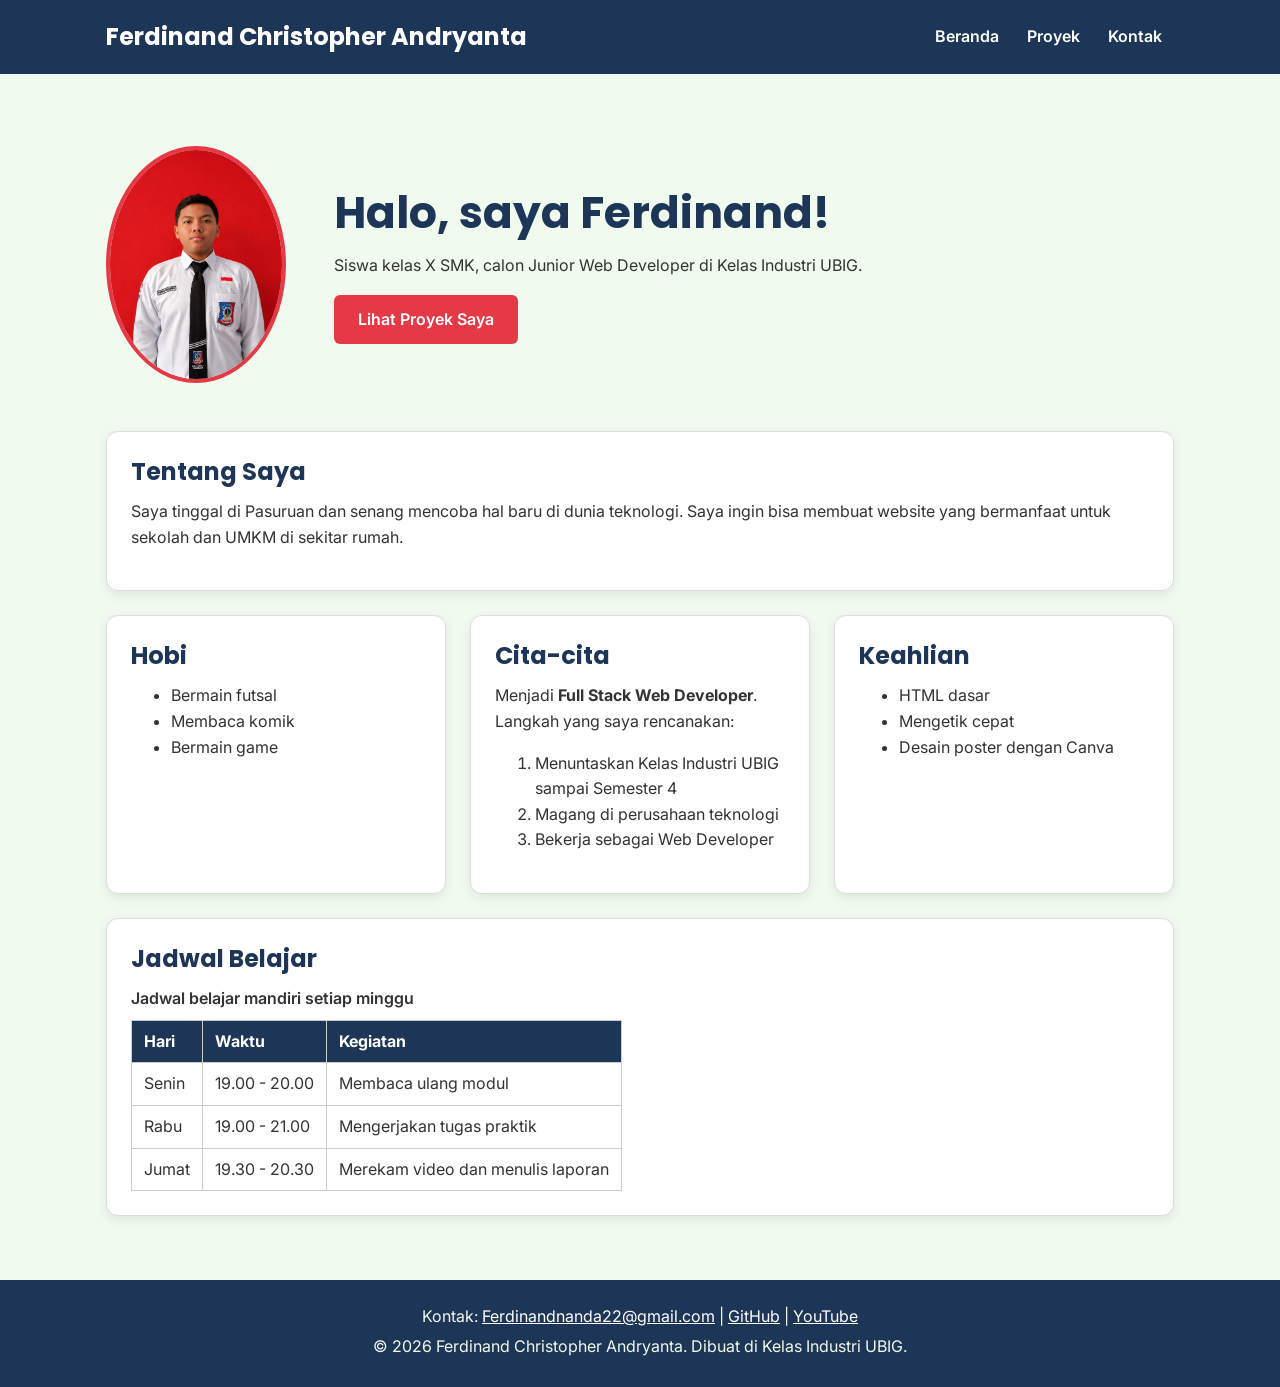
==== index.html @ 96350354 "feat: Portofolio v1" ====
<!DOCTYPE html>
<html lang="id">
<head>
  <meta charset="UTF-8">
  <meta name="viewport" content="width=device-width, initial-scale=1.0">
  <title>Ferdinand Christopher A. | Beranda</title>
  <link rel="preconnect" href="https://fonts.googleapis.com">
  <link rel="preconnect" href="https://fonts.gstatic.com" crossorigin>
  <link href="https://fonts.googleapis.com/css2?family=Inter:wght@400;600&family=Poppins:wght@600;700&display=swap" rel="stylesheet">
  <link rel="stylesheet" href="css/style.css">
</head>
<body>
  <header>
    <div class="container navbar">
      <h1>Ferdinand Christopher Andryanta</h1>
      <nav class="menu-laptop">
        <ul>
          <li><a href="index.html">Beranda</a></li>
          <li><a href="proyek.html">Proyek</a></li>
          <li><a href="kontak.html">Kontak</a></li>
        </ul>
      </nav>
      <!-- Tantangan: menu ponsel yang bisa dibuka-tutup -->
      <details class="menu-ponsel">
        <summary>Menu</summary>
        <nav>
          <ul>
            <li><a href="index.html">Beranda</a></li>
            <li><a href="proyek.html">Proyek</a></li>
            <li><a href="kontak.html">Kontak</a></li>
          </ul>
        </nav>
      </details>
    </div>
  </header>

  <main>
    <div class="container">
      <section class="hero">
        <img src="gwah smk set.png" alt="Foto profil Ferdinand" width="180">
        <div>
          <h2>Halo, saya Ferdinand!</h2>
          <p>Siswa kelas X SMK, calon Junior Web Developer di Kelas Industri UBIG.</p>
          <a href="proyek.html" class="tombol">Lihat Proyek Saya</a>
        </div>
      </section>

      <section class="kartu">
        <h2>Tentang Saya</h2>
        <p>Saya tinggal di Pasuruan dan senang mencoba hal baru di dunia teknologi. Saya ingin bisa membuat website yang bermanfaat untuk sekolah dan UMKM di sekitar rumah.</p>
      </section>

      <div class="daftar-kartu">
        <section class="kartu">
          <h2>Hobi</h2>
          <ul>
            <li>Bermain futsal</li>
            <li>Membaca komik</li>
            <li>Bermain game</li>
          </ul>
        </section>

        <section class="kartu">
          <h2>Cita-cita</h2>
          <p>Menjadi <strong>Full Stack Web Developer</strong>. Langkah yang saya rencanakan:</p>
          <ol>
            <li>Menuntaskan Kelas Industri UBIG sampai Semester 4</li>
            <li>Magang di perusahaan teknologi</li>
            <li>Bekerja sebagai Web Developer</li>
          </ol>
        </section>

        <section class="kartu">
          <h2>Keahlian</h2>
          <ul>
            <li>HTML dasar</li>
            <li>Mengetik cepat</li>
            <li>Desain poster dengan Canva</li>
          </ul>
        </section>
      </div>

      <section class="kartu">
        <h2>Jadwal Belajar</h2>
        <table>
          <caption>Jadwal belajar mandiri setiap minggu</caption>
          <thead>
            <tr>
              <th>Hari</th>
              <th>Waktu</th>
              <th>Kegiatan</th>
            </tr>
          </thead>
          <tbody>
            <tr>
              <td>Senin</td>
              <td>19.00 - 20.00</td>
              <td>Membaca ulang modul</td>
            </tr>
            <tr>
              <td>Rabu</td>
              <td>19.00 - 21.00</td>
              <td>Mengerjakan tugas praktik</td>
            </tr>
            <tr>
              <td>Jumat</td>
              <td>19.30 - 20.30</td>
              <td>Merekam video dan menulis laporan</td>
            </tr>
          </tbody>
        </table>
      </section>
    </div>
  </main>

  <footer>
    <p>Kontak: <a href="mailto:ferdinandnanda22@gmail.com.candiom">Ferdinandnanda22@gmail.com</a> |
      <a href="https://github.com/" target="_blank">GitHub</a> |
      <a href="https://www.youtube.com/" target="_blank">YouTube</a></p>
    <p>&copy; 2026 Ferdinand Christopher Andryanta. Dibuat di Kelas Industri UBIG.</p>
  </footer>
</body>
</html>
---- css/style.css ----
/* Gaya portofolio Andi Pratama
   Palet: #1D3557 (utama), #E63946 (aksen), #F1FAEE (latar)
   Huruf: Poppins (judul), Inter (isi)
   Tata letak: mobile first, titik ubah 768px (tablet) dan 1024px (laptop) */

/* 1. Reset */
* {
  box-sizing: border-box;
  margin: 0;
}

img {
  max-width: 100%;
  height: auto;
}

/* 2. Dasar halaman: warna dan huruf */
body {
  font-family: "Inter", Arial, sans-serif;
  font-size: 1rem;
  line-height: 1.6;
  color: #333333;
  background-color: #F1FAEE;
}

h1, h2, h3 {
  font-family: "Poppins", Arial, sans-serif;
  color: #1D3557;
  line-height: 1.3;
}

h2 {
  margin-bottom: 0.75rem;
}

p, ul, ol {
  margin-bottom: 1rem;
}

a {
  color: #E63946;
}

/* 3. Wadah, header, dan menu */
.container {
  max-width: 1100px;
  margin: 0 auto;
  padding: 0 1rem;
}

header {
  background-color: #1D3557;
  color: #FFFFFF;
  padding: 1rem 0;
}

header h1 {
  color: #FFFFFF;
  font-size: 1.5rem;
}

.navbar {
  display: flex;
  flex-wrap: wrap;
  justify-content: space-between;
  align-items: center;
  gap: 0.5rem;
}

nav ul {
  display: flex;
  gap: 0.25rem;
  padding: 0;
  margin: 0;
  list-style: none;
}

nav a {
  display: inline-block;
  padding: 0.5rem 0.75rem;
  border-radius: 6px;
  color: #FFFFFF;
  font-weight: 600;
  text-decoration: none;
}

/* Tantangan: menu ponsel buka-tutup dengan details */
.menu-laptop {
  display: none;
}

.menu-ponsel summary {
  padding: 0.5rem 0.75rem;
  border: 1px solid #FFFFFF;
  border-radius: 6px;
  font-weight: 600;
  cursor: pointer;
}

.menu-ponsel ul {
  flex-direction: column;
  margin-top: 0.5rem;
}

/* 4. Isi utama, hero, dan kartu */
main {
  padding: 1.5rem 0;
}

.hero {
  display: flex;
  flex-direction: column;
  align-items: center;
  gap: 1.5rem;
  padding: 1rem 0 2rem;
  text-align: center;
}

.hero img {
  border: 4px solid #E63946;
  border-radius: 50%;
}

.hero h2 {
  font-size: 2rem;
}

.tombol {
  display: inline-block;
  padding: 0.75rem 1.5rem;
  border-radius: 6px;
  background-color: #E63946;
  color: #FFFFFF;
  font-weight: 600;
  text-decoration: none;
}

.kartu {
  background-color: #FFFFFF;
  padding: 1rem;
  margin-bottom: 1.5rem;
  border: 1px solid #DDDDDD;
  border-radius: 12px;
  box-shadow: 0 4px 12px rgba(0, 0, 0, 0.08);
}

.daftar-kartu {
  display: flex;
  flex-wrap: wrap;
  gap: 1.5rem;
  margin-bottom: 1.5rem;
}

.daftar-kartu .kartu {
  flex: 1 1 280px;
  margin-bottom: 0;
}

article img {
  border-radius: 8px;
  border: 1px solid #DDDDDD;
}

/* 5. Tabel */
table {
  border-collapse: collapse;
}

caption {
  font-weight: 600;
  text-align: left;
  margin-bottom: 0.5rem;
}

th, td {
  border: 1px solid #CCCCCC;
  padding: 0.5rem 0.75rem;
  text-align: left;
}

th {
  background-color: #1D3557;
  color: #FFFFFF;
}

/* 6. Form */
label {
  font-weight: 600;
}

input, select, textarea {
  width: 100%;
  max-width: 22rem;
  padding: 0.6rem;
  margin-top: 0.25rem;
  border: 1px solid #CCCCCC;
  border-radius: 6px;
  font-family: inherit;
  font-size: 1rem;
}

button {
  padding: 0.75rem 1.5rem;
  border: none;
  border-radius: 6px;
  background-color: #E63946;
  color: #FFFFFF;
  font-family: inherit;
  font-size: 1rem;
  font-weight: 600;
  cursor: pointer;
}

/* 7. Footer */
footer {
  background-color: #1D3557;
  color: #F1FAEE;
  text-align: center;
  padding: 1.5rem;
}

footer p {
  margin-bottom: 0.25rem;
}

footer a {
  color: #FFFFFF;
}

/* 8. Tablet: lebar layar 768px ke atas */
@media (min-width: 768px) {
  .menu-laptop {
    display: block;
  }

  .menu-ponsel {
    display: none;
  }

  .hero {
    flex-direction: row;
    padding: 2rem 0 3rem;
    text-align: left;
  }

  .kartu {
    padding: 1.5rem;
  }
}

/* 9. Laptop: lebar layar 1024px ke atas */
@media (min-width: 1024px) {
  main {
    padding: 2.5rem 0;
  }

  .hero {
    gap: 3rem;
  }

  .hero h2 {
    font-size: 2.75rem;
  }
}
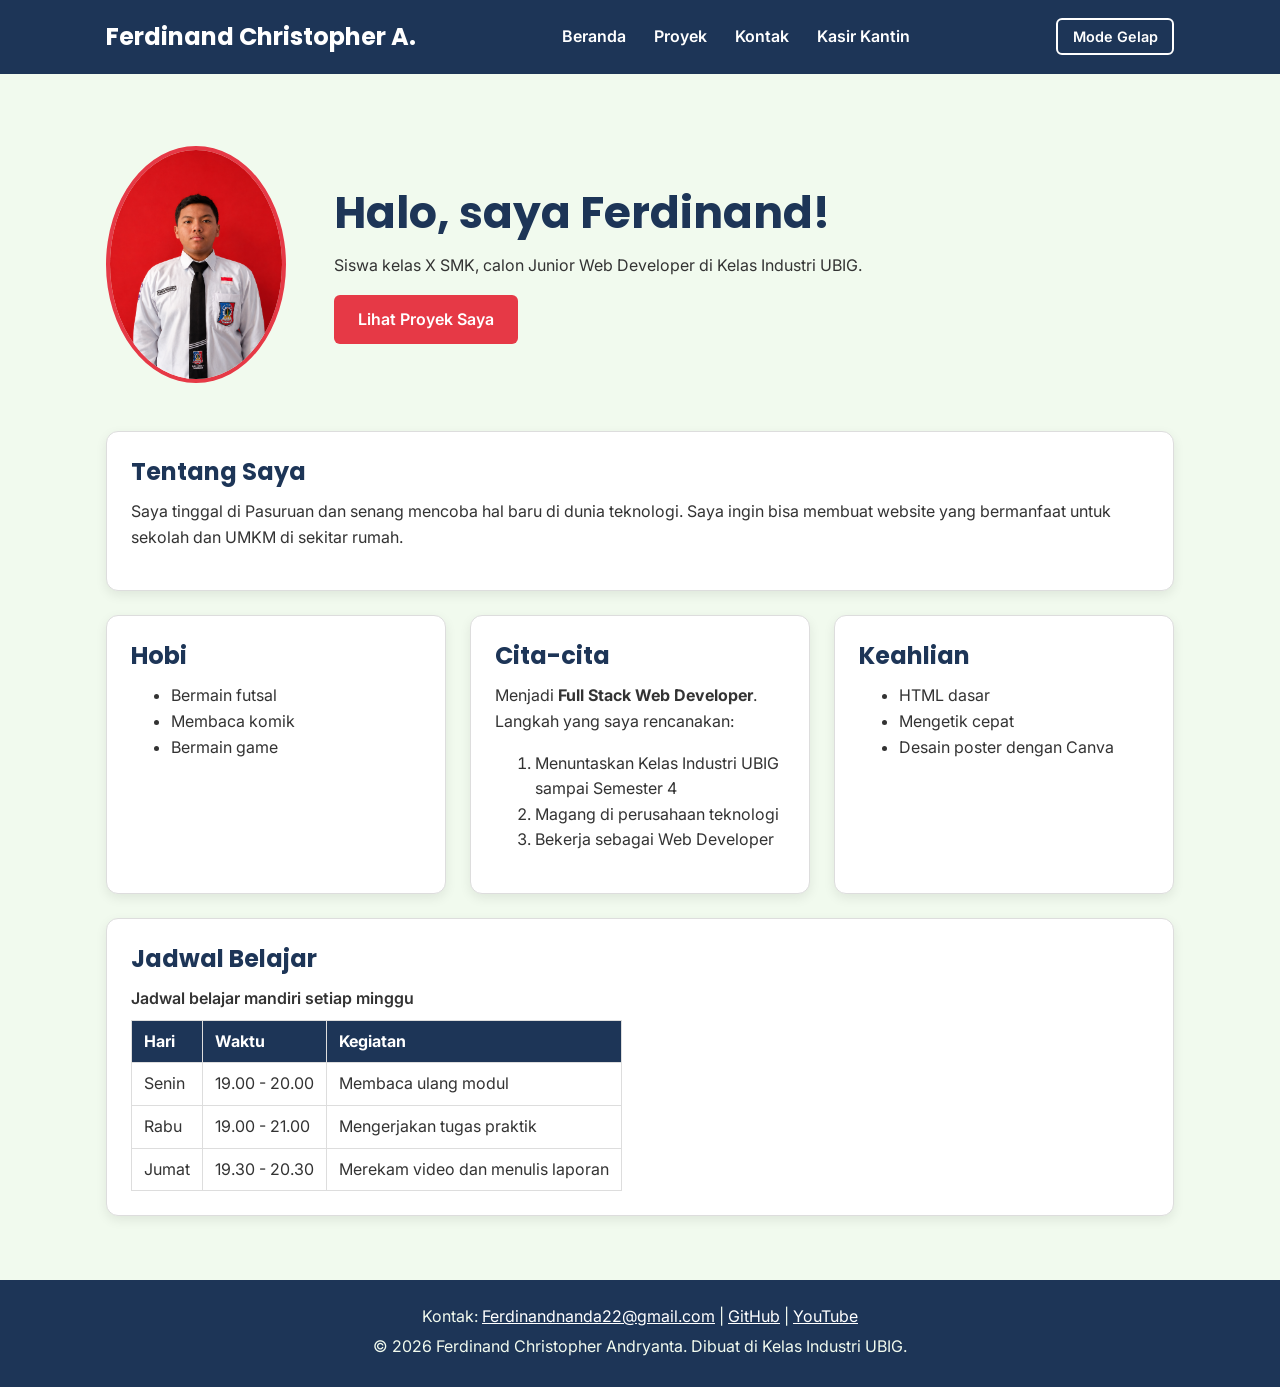
==== commit 37c89fab: "feat: Menambah Keahlian dinamis, mode gelap, dan filter proyek" ====
--- a/index.html
+++ b/index.html
@@ -8,18 +8,25 @@
   <link rel="preconnect" href="https://fonts.gstatic.com" crossorigin>
   <link href="https://fonts.googleapis.com/css2?family=Inter:wght@400;600&family=Poppins:wght@600;700&display=swap" rel="stylesheet">
   <link rel="stylesheet" href="css/style.css">
+  <script src="JS/latihan.js"></script>
+  <script src="JS/logika.js"></script>
+  <script src="JS/main.js" defer></script>
 </head>
 <body>
   <header>
     <div class="container navbar">
-      <h1>Ferdinand Christopher Andryanta</h1>
+      <h1>Ferdinand Christopher A.</h1>
       <nav class="menu-laptop">
         <ul>
           <li><a href="index.html">Beranda</a></li>
           <li><a href="proyek.html">Proyek</a></li>
           <li><a href="kontak.html">Kontak</a></li>
+          <li><a href="Kantin/kantin.html">Kasir Kantin</a></li>
         </ul>
       </nav>
+
+      <button type="button" id="tombol-tema" class="tombol-tema">Mode Gelap</button>
+
       <!-- Tantangan: menu ponsel yang bisa dibuka-tutup -->
       <details class="menu-ponsel">
         <summary>Menu</summary>
@@ -28,6 +35,7 @@
             <li><a href="index.html">Beranda</a></li>
             <li><a href="proyek.html">Proyek</a></li>
             <li><a href="kontak.html">Kontak</a></li>
+            <li><a href="Kantin/kantin.html">Kasir Kantin</a></li>
           </ul>
         </nav>
       </details>
--- a/css/style.css
+++ b/css/style.css
@@ -19,13 +19,13 @@
   font-family: "Inter", Arial, sans-serif;
   font-size: 1rem;
   line-height: 1.6;
-  color: #333333;
-  background-color: #F1FAEE;
+  color: var(--warna-teks);
+  background-color: var(--warna-latar);
 }
 
 h1, h2, h3 {
   font-family: "Poppins", Arial, sans-serif;
-  color: #1D3557;
+  color: var(--warna-judul);
   line-height: 1.3;
 }
 
@@ -38,7 +38,7 @@
 }
 
 a {
-  color: #E63946;
+  color: var(--warna-tautan);
 }
 
 /* 3. Wadah, header, dan menu */
@@ -49,7 +49,7 @@
 }
 
 header {
-  background-color: #1D3557;
+  background-color: var(--warna-utama);
   color: #FFFFFF;
   padding: 1rem 0;
 }
@@ -136,10 +136,10 @@
 }
 
 .kartu {
-  background-color: #FFFFFF;
+  background-color: var(--warna-kartu);
   padding: 1rem;
   margin-bottom: 1.5rem;
-  border: 1px solid #DDDDDD;
+  border: 1px solid var(--warna-garis);
   border-radius: 12px;
   box-shadow: 0 4px 12px rgba(0, 0, 0, 0.08);
 }
@@ -158,7 +158,7 @@
 
 article img {
   border-radius: 8px;
-  border: 1px solid #DDDDDD;
+  border: 1px solid var(--warna-garis);
 }
 
 /* 5. Tabel */
@@ -173,13 +173,13 @@
 }
 
 th, td {
-  border: 1px solid #CCCCCC;
+  border: 1px solid var(--warna-garis);
   padding: 0.5rem 0.75rem;
   text-align: left;
 }
 
 th {
-  background-color: #1D3557;
+  background-color: var(--warna-utama);
   color: #FFFFFF;
 }
 
@@ -193,7 +193,7 @@
   max-width: 22rem;
   padding: 0.6rem;
   margin-top: 0.25rem;
-  border: 1px solid #CCCCCC;
+  border: 1px solid var(--warna-garis);
   border-radius: 6px;
   font-family: inherit;
   font-size: 1rem;
@@ -213,7 +213,7 @@
 
 /* 7. Footer */
 footer {
-  background-color: #1D3557;
+  background-color: var(--warna-utama);
   color: #F1FAEE;
   text-align: center;
   padding: 1.5rem;
@@ -262,3 +262,60 @@
     font-size: 2.75rem;
   }
 }
+
+/* 10. Tombol tema, filter, dan label kategori */
+.tombol-tema {
+  padding: 0.5rem 0.9rem;
+  border: 2px solid #FFFFFF;
+  background-color: transparent;
+  font-size: 0.9rem;
+}
+
+:root {
+  --warna-utama: #1D3557;
+  --warna-judul: #1D3557;
+  --warna-tautan: #E63946;
+  --warna-latar: #F1FAEE;
+  --warna-teks: #333333;
+  --warna-kartu: #FFFFFF;
+  --warna-garis: #DDDDDD;
+  color-scheme: light;
+}
+
+body.gelap {
+  --warna-utama: #0B1526;
+  --warna-judul: #A8DADC;
+  --warna-tautan: #FF8A8A;
+  --warna-latar: #121A24;
+  --warna-teks: #E3E8EE;
+  --warna-kartu: #1C2836;
+  --warna-garis: #34465A;
+  color-scheme: dark;
+}
+
+/* Animasi menu buka dan tutup */
+.menu-ponsel nav {
+    max-height: 0;
+    overflow: hidden;
+    opacity: 0;
+    transform: translateY(-12px);
+    transition:
+        max-height 0.4s ease,
+        opacity 0.3s ease,
+        transform 0.4s ease;
+}
+
+.menu-ponsel[open]:not(.menutup) nav {
+    max-height: 300px;
+    opacity: 1;
+    transform: translateY(0);
+}
+
+.menu-ponsel nav ul {
+    margin: 0;
+    padding: 10px 0;
+}
+
+.menu-ponsel summary {
+    cursor: pointer;
+}
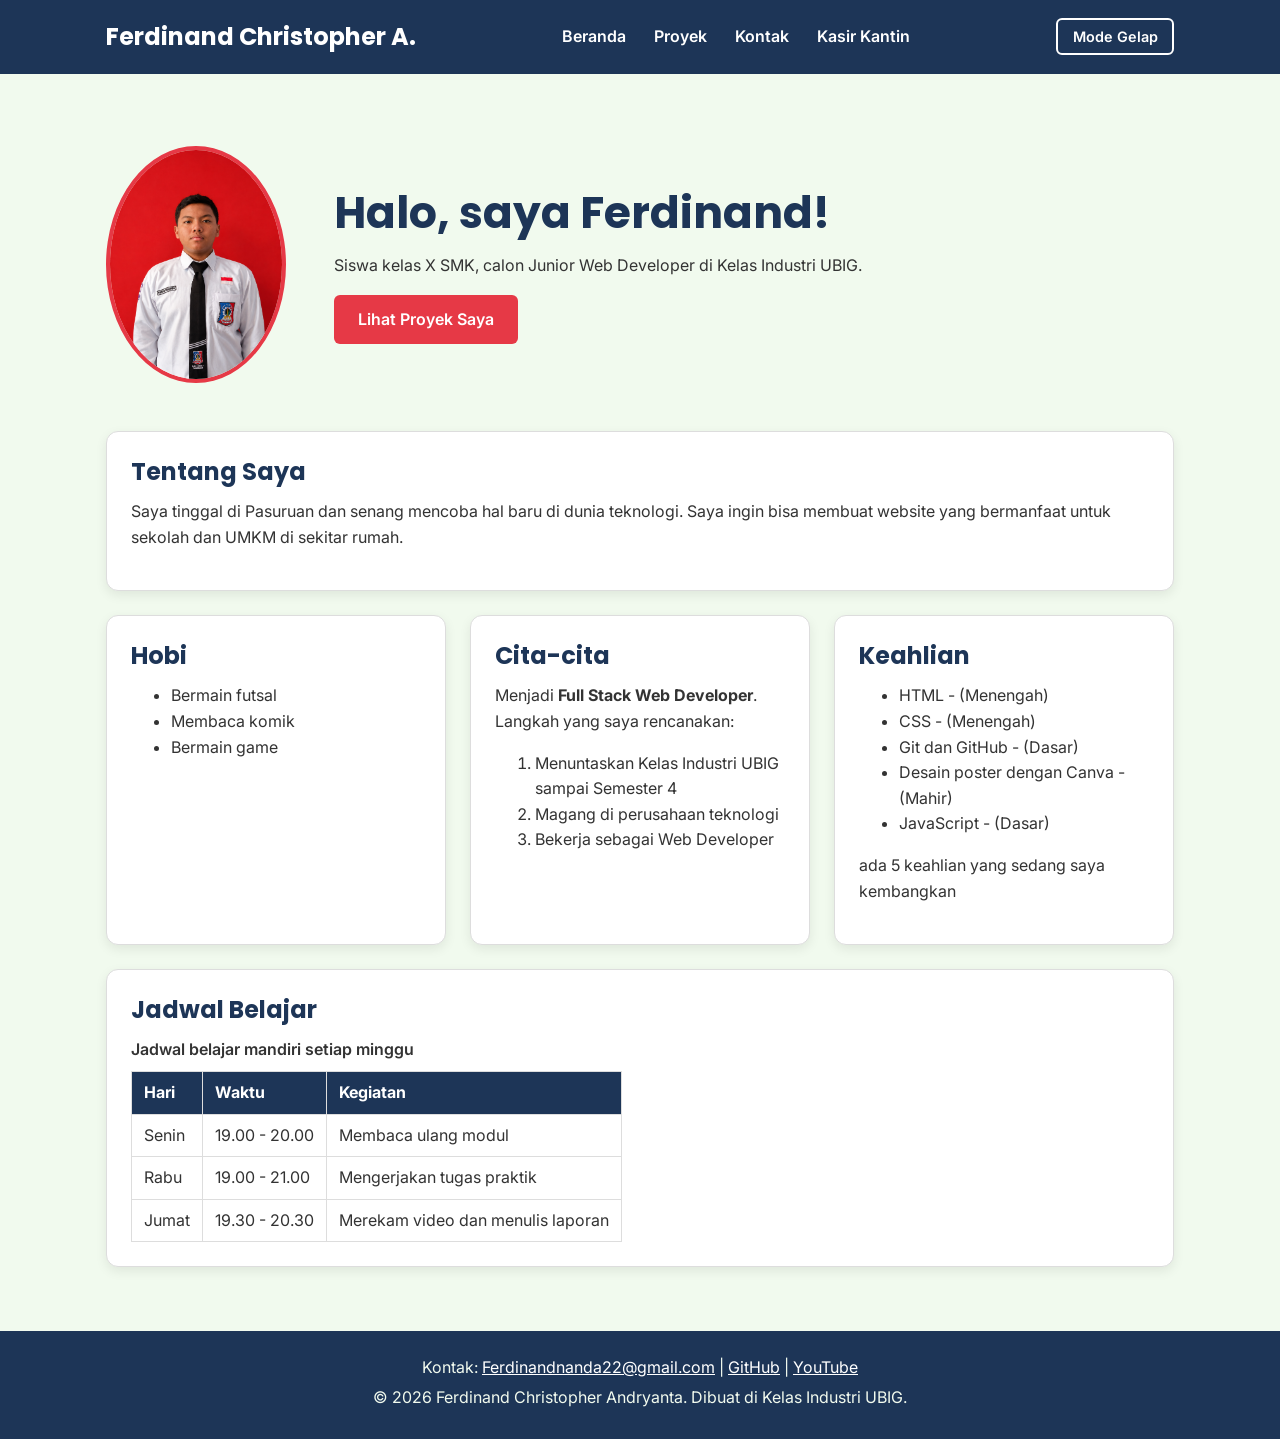
==== commit a3366129: "fix: Keahlian" ====
--- a/index.html
+++ b/index.html
@@ -80,14 +80,11 @@
 
         <section class="kartu">
           <h2>Keahlian</h2>
-          <ul>
-            <li>HTML dasar</li>
-            <li>Mengetik cepat</li>
-            <li>Desain poster dengan Canva</li>
-          </ul>
+          <ul id="daftar-skill"></ul>
+          <p id="jumlah-skill"></p>
         </section>
       </div>
-
+      
       <section class="kartu">
         <h2>Jadwal Belajar</h2>
         <table>
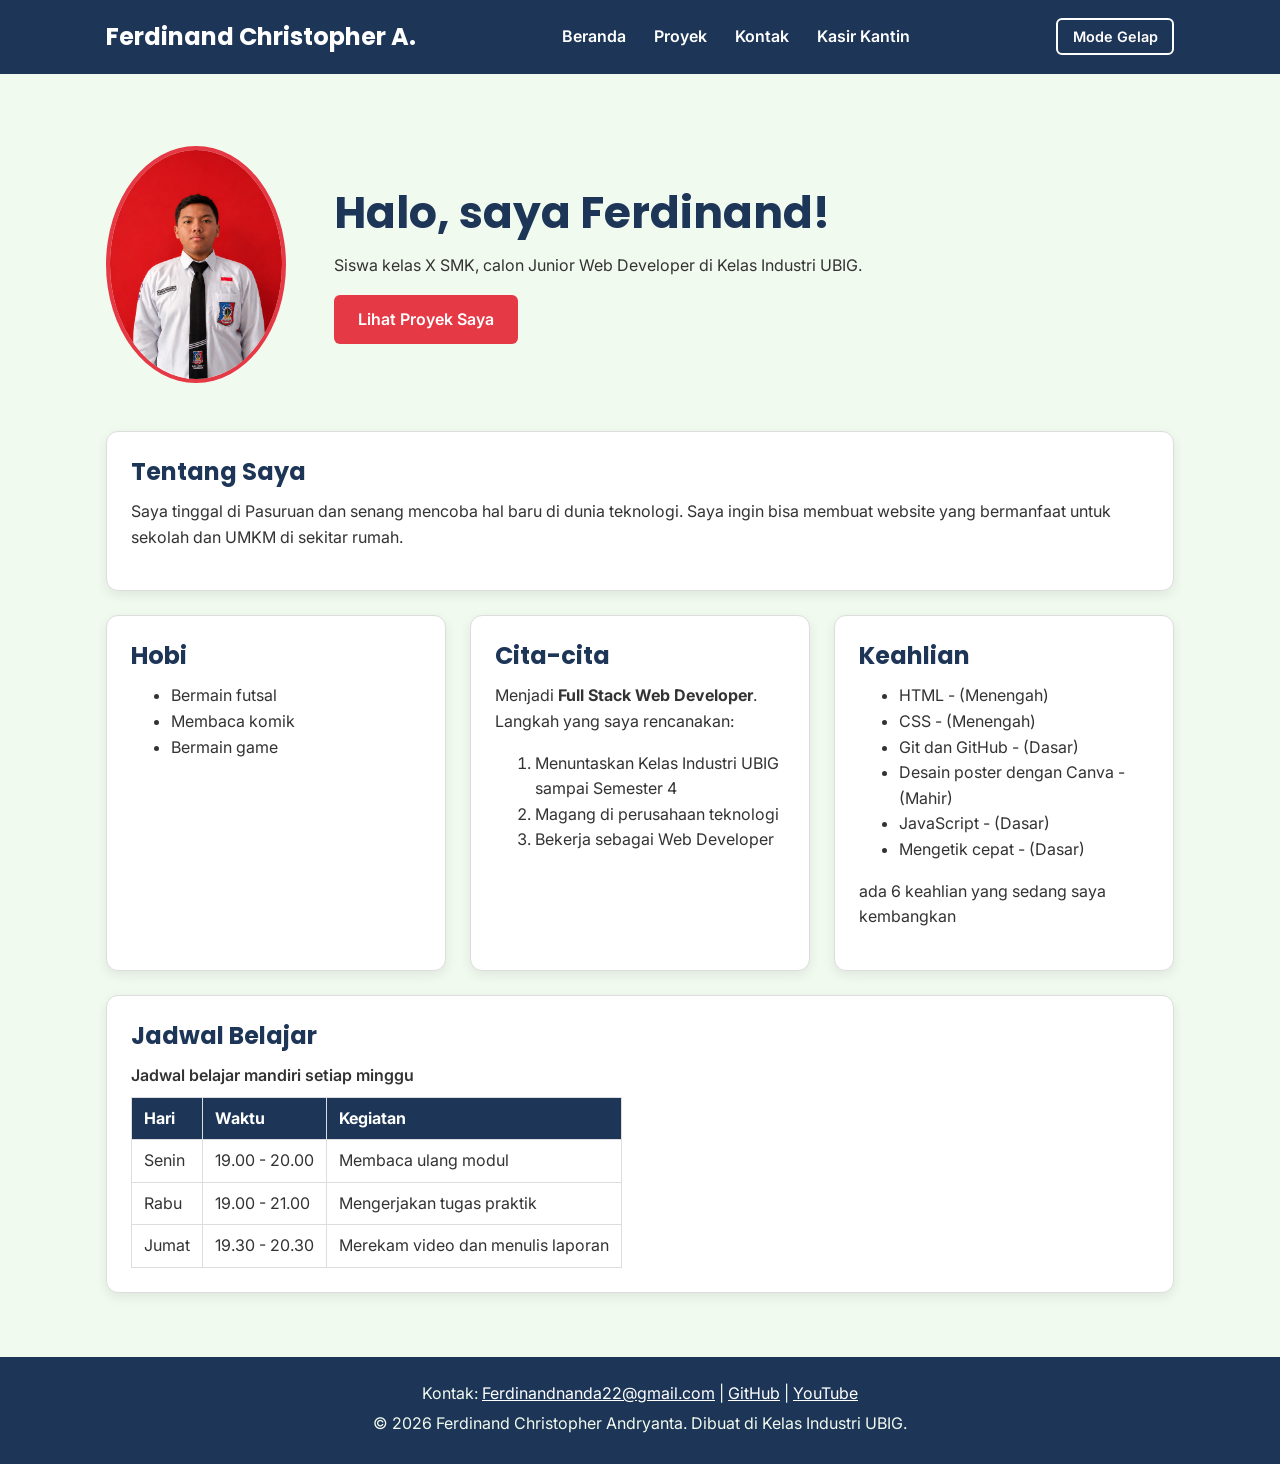
==== commit c7feb0a4: "Fix: Kotak skill" ====
--- a/index.html
+++ b/index.html
@@ -8,8 +8,6 @@
   <link rel="preconnect" href="https://fonts.gstatic.com" crossorigin>
   <link href="https://fonts.googleapis.com/css2?family=Inter:wght@400;600&family=Poppins:wght@600;700&display=swap" rel="stylesheet">
   <link rel="stylesheet" href="css/style.css">
-  <script src="JS/latihan.js"></script>
-  <script src="JS/logika.js"></script>
   <script src="JS/main.js" defer></script>
 </head>
 <body>
@@ -84,7 +82,7 @@
           <p id="jumlah-skill"></p>
         </section>
       </div>
-      
+
       <section class="kartu">
         <h2>Jadwal Belajar</h2>
         <table>
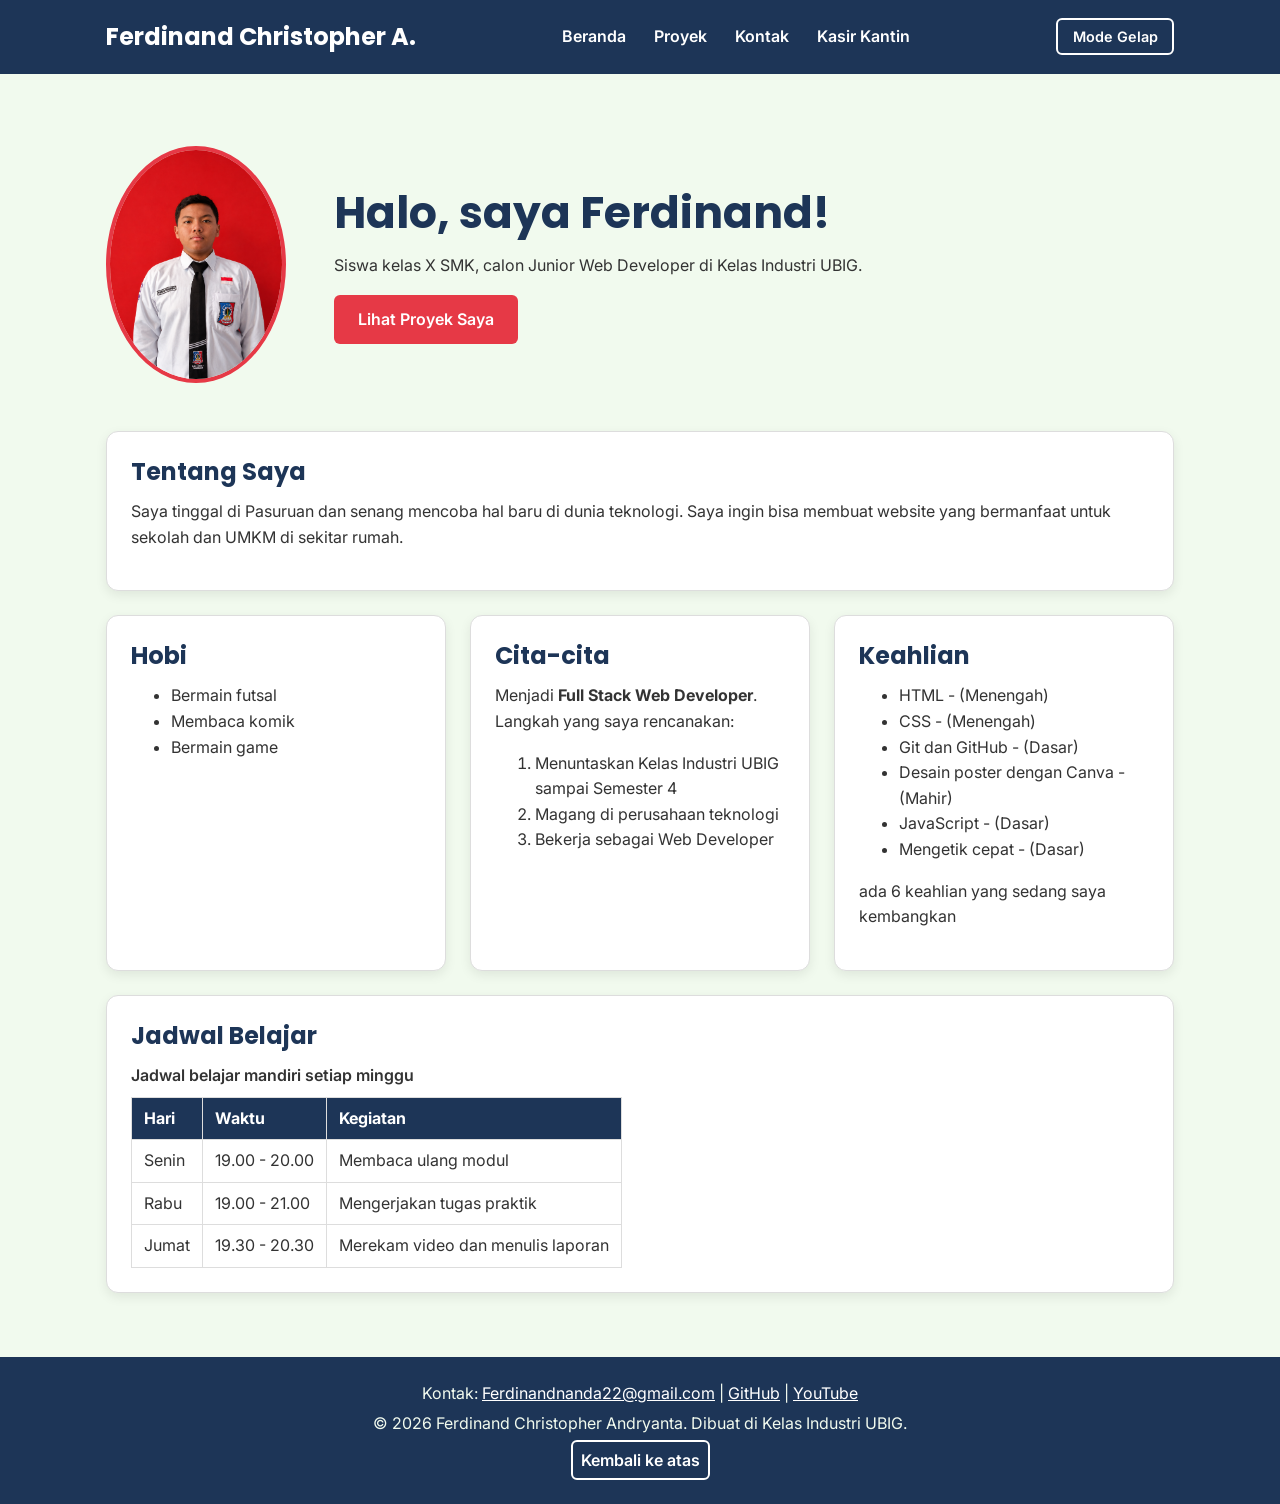
==== commit 0752dc82: "Feat: Tombol kembali ke atas dan perbaikan untuk nilai lighthouse" ====
--- a/index.html
+++ b/index.html
@@ -43,7 +43,7 @@
   <main>
     <div class="container">
       <section class="hero">
-        <img src="gwah smk set.png" alt="Foto profil Ferdinand" width="180">
+        <img src="gwah smk set.png" alt="Foto profil Ferdinand" width="180" height="180">
         <div>
           <h2>Halo, saya Ferdinand!</h2>
           <p>Siswa kelas X SMK, calon Junior Web Developer di Kelas Industri UBIG.</p>
@@ -121,6 +121,7 @@
       <a href="https://github.com/" target="_blank">GitHub</a> |
       <a href="https://www.youtube.com/" target="_blank">YouTube</a></p>
     <p>&copy; 2026 Ferdinand Christopher Andryanta. Dibuat di Kelas Industri UBIG.</p>
+    <button type="button" id="tombol-atas" class="tombol-atas">Kembali ke atas</button>
   </footer>
 </body>
 </html>
--- a/css/style.css
+++ b/css/style.css
@@ -318,4 +318,11 @@
 
 .menu-ponsel summary {
     cursor: pointer;
+}
+
+/* 12. Tombol kembali ke atas halaman */
+.tombol-atas {
+  background-color: transparent;
+  border: 2px solid white;
+  padding: 0.5rem;
 }
